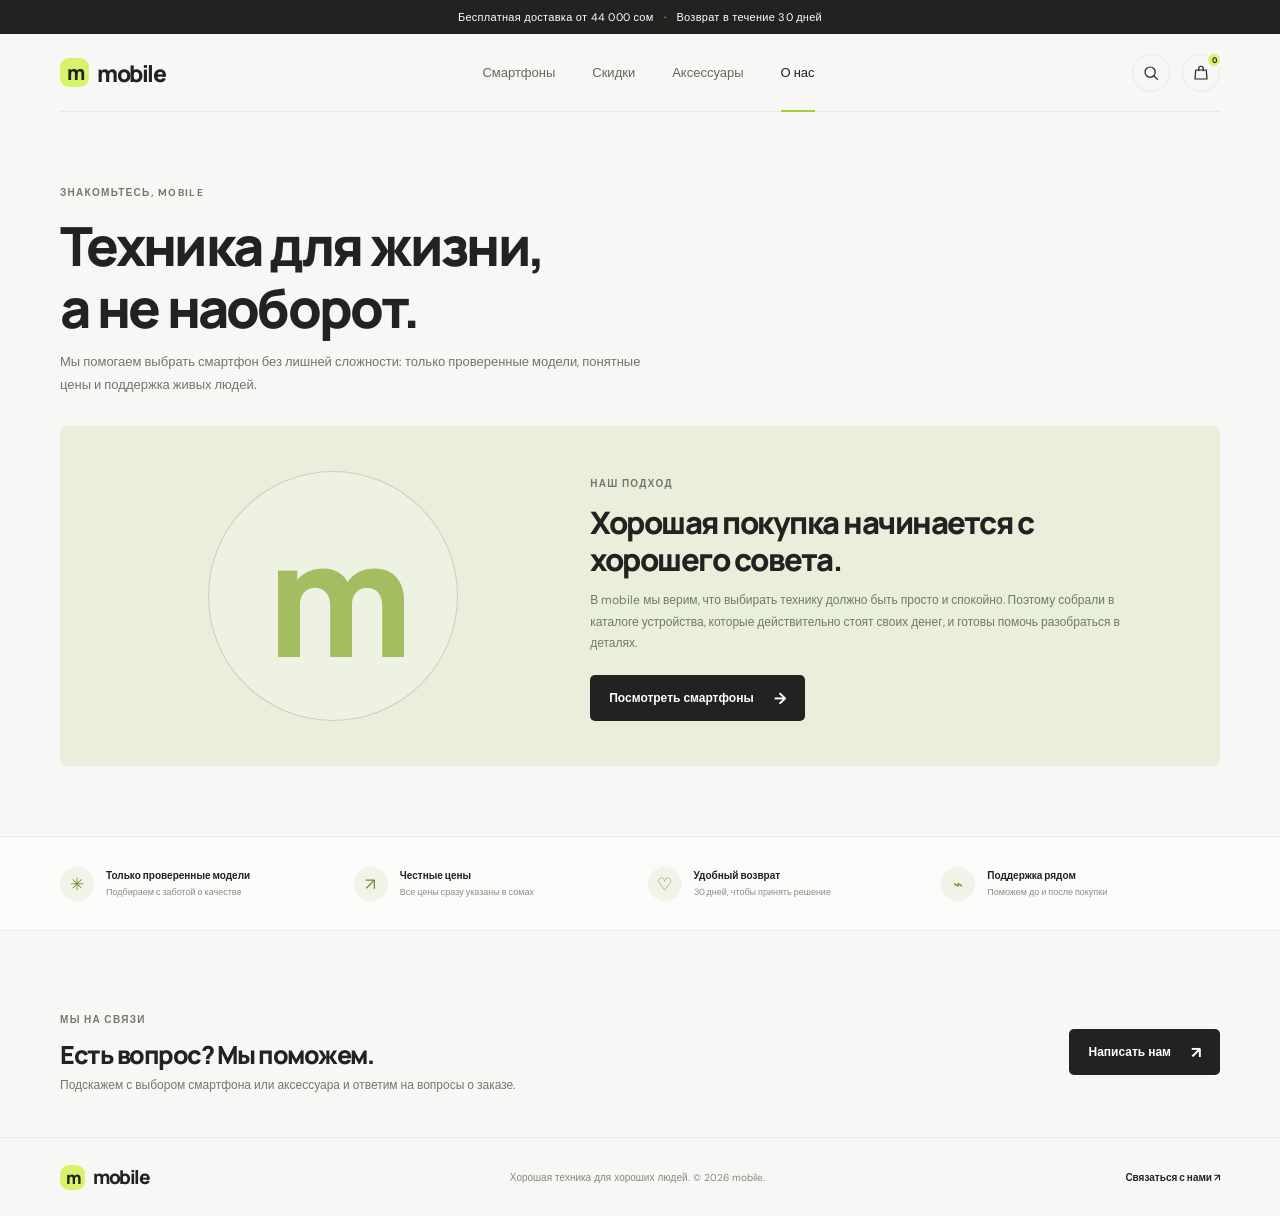
==== about.html @ 1607da58 "Add files via upload" ====
<!DOCTYPE html>
<html lang="ru">
<head>
    <meta charset="UTF-8">
    <meta name="viewport" content="width=device-width, initial-scale=1.0">
    <meta name="theme-color" content="#f7f8fa">
    <meta name="description" content="Узнайте больше о магазине mobile: честные цены, помощь с выбором и удобный сервис.">
    <title>О нас — mobile</title>
    <link rel="preconnect" href="https://fonts.googleapis.com">
    <link rel="preconnect" href="https://fonts.gstatic.com" crossorigin>
    <link href="https://fonts.googleapis.com/css2?family=DM+Sans:wght@400;500;600;700&family=Manrope:wght@500;600;700;800&display=swap" rel="stylesheet">
    <link rel="stylesheet" href="style.css">
</head>
<body>
    <header class="site-header">
        <div class="topbar"><p>Бесплатная доставка от 44 000 сом <span>·</span> Возврат в течение 30 дней</p></div>
        <div class="nav-wrap container">
            <a class="brand" href="index.html" aria-label="mobile — главная"><span class="brand-mark">m</span> mobile</a>
            <nav class="main-nav" aria-label="Главная навигация">
                <a href="smartphones.html">Смартфоны</a>
                <a href="deals.html">Скидки</a>
                <a href="accessories.html">Аксессуары</a>
                <a class="active" href="about.html">О нас</a>
            </nav>
            <div class="nav-actions">
                <button class="icon-button search-button" aria-label="Поиск"><svg viewBox="0 0 24 24" aria-hidden="true"><circle cx="10.8" cy="10.8" r="6.8"></circle><path d="m16 16 4.5 4.5"></path></svg></button>
                <button class="icon-button bag-button" aria-label="Корзина, товаров: 0"><svg viewBox="0 0 24 24" aria-hidden="true"><path d="M5 8h14l1 12H4L5 8Z"></path><path d="M9 9V6a3 3 0 0 1 6 0v3"></path></svg><span class="bag-count">0</span></button>
                <button class="menu-button" aria-label="Открыть меню" aria-expanded="false"><span></span><span></span></button>
            </div>
        </div>
    </header>
    <main>
        <section class="page-intro container">
            <span class="eyebrow">ЗНАКОМЬТЕСЬ, MOBILE</span>
            <h1>Техника для жизни,<br>а не наоборот.</h1>
            <p>Мы помогаем выбрать смартфон без лишней сложности: только проверенные модели, понятные цены и поддержка живых людей.</p>
        </section>
        <section class="about-panel container">
            <div class="about-mark" aria-hidden="true">m</div>
            <div class="about-copy">
                <span class="eyebrow">НАШ ПОДХОД</span>
                <h2>Хорошая покупка начинается с хорошего совета.</h2>
                <p>В mobile мы верим, что выбирать технику должно быть просто и спокойно. Поэтому собрали в каталоге устройства, которые действительно стоят своих денег, и готовы помочь разобраться в деталях.</p>
                <a class="button button-dark" href="smartphones.html">Посмотреть смартфоны <span aria-hidden="true">→</span></a>
            </div>
        </section>
        <section class="trust-strip about-benefits" aria-label="Наши принципы">
            <div class="container trust-items">
                <div><span class="trust-icon">✳</span><p><strong>Только проверенные модели</strong><small>Подбираем с заботой о качестве</small></p></div>
                <div><span class="trust-icon">↗</span><p><strong>Честные цены</strong><small>Все цены сразу указаны в сомах</small></p></div>
                <div><span class="trust-icon">♡</span><p><strong>Удобный возврат</strong><small>30 дней, чтобы принять решение</small></p></div>
                <div><span class="trust-icon">⌁</span><p><strong>Поддержка рядом</strong><small>Поможем до и после покупки</small></p></div>
            </div>
        </section>
        <section class="about-contact container">
            <div><span class="eyebrow">МЫ НА СВЯЗИ</span><h2>Есть вопрос? Мы поможем.</h2><p>Подскажем с выбором смартфона или аксессуара и ответим на вопросы о заказе.</p></div>
            <a class="button button-dark" href="mailto:hello@mobile.example">Написать нам <span aria-hidden="true">↗</span></a>
        </section>
    </main>
    <footer><div class="container footer-inner"><a class="brand" href="index.html"><span class="brand-mark">m</span> mobile</a><p>Хорошая техника для хороших людей. © 2026 mobile.</p><a href="mailto:hello@mobile.example">Связаться с нами ↗</a></div></footer>
    <script src="script.js" defer></script>
</body>
</html>
---- style.css ----
* {
    box-sizing: border-box;
}

.cart-overlay[hidden],
.cart-toast[hidden] {
    display: none;
}

.cart-overlay {
    position: fixed;
    z-index: 20;
    inset: 0;
    display: flex;
    justify-content: flex-end;
    background: rgba(25, 29, 24, .38);
}

.cart-panel {
    display: flex;
    width: min(440px, 100%);
    height: 100%;
    flex-direction: column;
    padding: 25px;
    background: #fff;
    box-shadow: -12px 0 40px rgba(27, 35, 25, .14);
}

.cart-header {
    display: flex;
    align-items: flex-start;
    justify-content: space-between;
    padding-bottom: 20px;
    border-bottom: 1px solid var(--line);
}

.cart-header h2 {
    margin: 0;
    font-family: var(--display);
    font-size: 23px;
    letter-spacing: -.8px;
}

.cart-header p {
    margin: 5px 0 0;
    color: var(--muted);
    font-size: 11px;
}

.cart-close,
.cart-remove,
.cart-quantity-button {
    display: grid;
    place-items: center;
    border: 1px solid var(--line);
    background: #fff;
    cursor: pointer;
}

.cart-close {
    width: 34px;
    height: 34px;
    border-radius: 50%;
    font-size: 21px;
}

.cart-items {
    flex: 1;
    overflow-y: auto;
}

.cart-empty {
    display: grid;
    min-height: 180px;
    place-content: center;
    gap: 8px;
    color: var(--muted);
    text-align: center;
}

.cart-empty strong {
    color: var(--ink);
    font-family: var(--display);
    font-size: 16px;
}

.cart-item {
    display: grid;
    grid-template-columns: minmax(0, 1fr) auto;
    gap: 12px;
    padding: 17px 0;
    border-bottom: 1px solid var(--line);
}

.cart-item h3 {
    margin: 0 0 6px;
    font-family: var(--display);
    font-size: 13px;
}

.cart-item-price {
    color: #777d72;
    font-size: 11px;
}

.cart-item-controls {
    display: flex;
    align-items: center;
    gap: 7px;
    margin-top: 11px;
}

.cart-quantity-button {
    width: 26px;
    height: 26px;
    border-radius: 50%;
}

.cart-quantity {
    min-width: 20px;
    text-align: center;
    font-size: 12px;
}

.cart-remove {
    width: 29px;
    height: 29px;
    align-self: center;
    border: 0;
    color: #8a8e87;
    font-size: 16px;
}

.cart-footer {
    padding-top: 18px;
    border-top: 1px solid var(--line);
}

.cart-total-row {
    display: flex;
    align-items: center;
    justify-content: space-between;
    margin-bottom: 8px;
    font-size: 13px;
}

.cart-total {
    font-family: var(--display);
    font-size: 19px;
    font-weight: 800;
}

.cart-note {
    margin: 0 0 15px;
    color: var(--muted);
    font-size: 10px;
}

.cart-clear,
.cart-continue {
    width: 100%;
    min-height: 42px;
    border-radius: 4px;
    font-size: 11px;
    font-weight: 700;
    cursor: pointer;
}

.cart-clear {
    border: 0;
    background: var(--ink);
    color: #fff;
}

.cart-continue {
    margin-top: 8px;
    border: 1px solid var(--line);
    background: #fff;
}

.cart-toast {
    position: fixed;
    z-index: 30;
    right: 24px;
    bottom: 24px;
    padding: 13px 18px;
    border-radius: 5px;
    background: var(--ink);
    box-shadow: 0 8px 25px rgba(20, 25, 19, .2);
    color: #fff;
    font-size: 12px;
}

body.cart-open {
    overflow: hidden;
}

@media (max-width: 600px) {
    .cart-panel {
        padding: 20px 18px;
    }

    .cart-toast {
        right: 18px;
        bottom: 18px;
        left: 18px;
        text-align: center;
    }
}

:root {
    --ink: #20231f;
    --muted: #777b75;
    --paper: #f7f8f6;
    --lime: #d7f36a;
    --line: #e8eae5;
    --display: "Manrope", sans-serif;
}

html {
    scroll-behavior: smooth;
}

body {
    margin: 0;
    background: var(--paper);
    color: var(--ink);
    font-family: "DM Sans", sans-serif;
    -webkit-font-smoothing: antialiased;
}

a {
    color: inherit;
    text-decoration: none;
}

button {
    color: inherit;
    font: inherit;
}

.container {
    width: min(1160px, calc(100% - 64px));
    margin: 0 auto;
}

.topbar {
    display: flex;
    min-height: 34px;
    align-items: center;
    justify-content: center;
    background: var(--ink);
    color: #fff;
    font-size: 11px;
    letter-spacing: .025em;
}

.topbar p {
    margin: 0;
}

.topbar span {
    padding: 0 7px;
    color: var(--lime);
}

.site-header {
    position: relative;
    z-index: 3;
    background: var(--paper);
}

.nav-wrap {
    display: flex;
    height: 78px;
    align-items: center;
    justify-content: space-between;
    border-bottom: 1px solid var(--line);
}

.brand {
    display: inline-flex;
    align-items: center;
    gap: 8px;
    font-family: var(--display);
    font-size: 23px;
    font-weight: 800;
    letter-spacing: -1.5px;
}

.brand-mark {
    display: grid;
    width: 29px;
    height: 29px;
    place-items: center;
    border-radius: 9px;
    background: var(--lime);
    font-size: 20px;
    letter-spacing: -2px;
}

.brand-period {
    margin-left: -8px;
    color: #9dc531;
}

.main-nav {
    display: flex;
    height: 100%;
    align-items: center;
    gap: 37px;
    color: #646860;
    font-size: 13px;
}

.main-nav a {
    position: relative;
    display: flex;
    height: 100%;
    align-items: center;
    transition: color .2s ease;
}

.main-nav a:hover,
.main-nav a.active {
    color: var(--ink);
}

.main-nav a.active::after {
    position: absolute;
    right: 0;
    bottom: -1px;
    left: 0;
    height: 2px;
    background: #a7cf37;
    content: "";
}

.nav-actions {
    display: flex;
    align-items: center;
    gap: 12px;
}

.icon-button,
.menu-button {
    position: relative;
    display: grid;
    width: 38px;
    height: 38px;
    place-items: center;
    border: 1px solid var(--line);
    border-radius: 50%;
    background: transparent;
    cursor: pointer;
}

.icon-button svg {
    width: 18px;
    fill: none;
    stroke: currentColor;
    stroke-linecap: round;
    stroke-linejoin: round;
    stroke-width: 1.6;
}

.bag-count {
    position: absolute;
    top: -3px;
    right: -3px;
    display: grid;
    width: 16px;
    height: 16px;
    place-items: center;
    border: 2px solid var(--paper);
    border-radius: 50%;
    background: var(--lime);
    font-size: 8px;
    font-weight: 700;
}

.menu-button {
    display: none;
    align-content: center;
    gap: 4px;
    padding: 10px;
}

.menu-button span {
    width: 15px;
    height: 1px;
    background: var(--ink);
}

.hero {
    display: grid;
    min-height: 482px;
    grid-template-columns: 1fr 1.02fr;
    align-items: center;
    gap: 46px;
    padding-top: 26px;
    padding-bottom: 38px;
}

.hero-copy {
    padding: 18px 0 12px 17px;
}

.eyebrow {
    display: inline-flex;
    align-items: center;
    gap: 8px;
    color: #74796f;
    font-size: 10px;
    font-weight: 700;
    letter-spacing: .13em;
}

.eyebrow-dot {
    width: 7px;
    height: 7px;
    border-radius: 50%;
    background: #a7cf37;
    box-shadow: 0 0 0 4px #ebf3d9;
}

h1,
h2,
h3,
p {
    margin-top: 0;
}

.hero h1 {
    margin: 22px 0 15px;
    font-family: var(--display);
    font-size: clamp(42px, 5vw, 61px);
    font-weight: 800;
    letter-spacing: -3.8px;
    line-height: 1.12;
}

.hero h1 span {
    color: #979d90;
}

.hero-copy > p {
    max-width: 410px;
    margin-bottom: 25px;
    color: #70756d;
    font-size: 14px;
    line-height: 1.8;
}

.hero-actions {
    display: flex;
    align-items: center;
    gap: 24px;
}

.button {
    display: inline-flex;
    min-height: 46px;
    align-items: center;
    justify-content: center;
    gap: 20px;
    padding: 0 19px;
    border-radius: 5px;
    font-size: 12px;
    font-weight: 700;
    transition: transform .2s ease, background .2s ease;
}

.button:hover {
    transform: translateY(-2px);
}

.button-dark {
    background: var(--ink);
    color: #fff;
}

.button-dark:hover {
    background: #383d35;
}

.button span,
.text-link span {
    font-size: 16px;
}

.text-link {
    display: inline-flex;
    align-items: center;
    gap: 9px;
    font-size: 12px;
    font-weight: 700;
}

.text-link:hover span {
    transform: translateX(3px);
}

.text-link span {
    transition: transform .2s ease;
}

.hero-note {
    display: flex;
    align-items: center;
    gap: 11px;
    margin-top: 40px;
}

.avatar-stack {
    display: flex;
    padding-left: 2px;
}

.avatar-stack span,
.avatar-stack b {
    display: grid;
    width: 25px;
    height: 25px;
    place-items: center;
    margin-left: -3px;
    border: 2px solid var(--paper);
    border-radius: 50%;
    background: #e9b99c;
    color: #634a3c;
    font-size: 9px;
}

.avatar-stack span:nth-child(2) {
    background: #d6d4bb;
    color: #565846;
}

.avatar-stack span:nth-child(3) {
    background: #b6c4ac;
    color: #394636;
}

.avatar-stack b {
    background: var(--lime);
    color: #455022;
    font-size: 12px;
}

.hero-note p {
    margin: 0;
    color: #777b75;
    font-size: 10px;
}

.hero-note strong {
    margin-right: 3px;
    color: var(--ink);
}

.hero-art {
    position: relative;
    display: flex;
    height: 390px;
    align-items: center;
    justify-content: center;
    overflow: hidden;
    border-radius: 6px;
    background: #e9ede4;
}

.hero-art::before {
    position: absolute;
    top: 17%;
    left: 19%;
    width: 62%;
    height: 66%;
    border: 1px solid rgba(47, 57, 34, .1);
    border-radius: 50%;
    content: "";
    transform: rotate(-24deg);
}

.hero-glow {
    position: absolute;
    width: 265px;
    height: 265px;
    border-radius: 50%;
    background: #d8e6bf;
    filter: blur(1px);
}

.hero-art img {
    position: relative;
    z-index: 1;
    width: 47%;
    height: 81%;
    border: 7px solid #252b2a;
    border-radius: 30px;
    background: #d8e4d3;
    box-shadow: 15px 20px 35px rgba(34, 43, 35, .22);
    object-fit: cover;
    object-position: center;
    transform: rotate(9deg);
}

.hero-label,
.hero-price {
    position: absolute;
    z-index: 2;
    display: flex;
    flex-direction: column;
    gap: 5px;
    padding: 13px 15px;
    border: 1px solid rgba(255,255,255,.75);
    border-radius: 5px;
    background: rgba(255,255,255,.78);
    box-shadow: 0 8px 25px rgba(45, 54, 41, .06);
    backdrop-filter: blur(10px);
}

.hero-label {
    top: 45px;
    left: 28px;
}

.hero-label span,
.hero-price span,
.hero-price small {
    color: #787d73;
    font-size: 9px;
}

.hero-label span {
    font-weight: 700;
    letter-spacing: .1em;
}

.hero-label strong {
    font-family: var(--display);
    font-size: 14px;
}

.hero-price {
    right: 26px;
    bottom: 29px;
}

.hero-price strong {
    font-family: var(--display);
    font-size: 22px;
}

.sparkle {
    position: absolute;
    z-index: 2;
    color: #a7c74d;
}

.sparkle-one {
    top: 67px;
    right: 67px;
    font-size: 25px;
}

.sparkle-two {
    bottom: 75px;
    left: 58px;
    font-size: 17px;
}

.trust-strip {
    border-top: 1px solid var(--line);
    border-bottom: 1px solid var(--line);
    background: #fbfcfa;
}

.trust-items {
    display: grid;
    min-height: 93px;
    grid-template-columns: repeat(4, 1fr);
    align-items: center;
    gap: 15px;
}

.trust-items > div {
    display: flex;
    align-items: center;
    gap: 12px;
}

.trust-icon {
    display: grid;
    width: 34px;
    height: 34px;
    flex: 0 0 34px;
    place-items: center;
    border-radius: 50%;
    background: #eff3e8;
    color: #778e36;
    font-size: 17px;
}

.trust-items p {
    display: flex;
    flex-direction: column;
    gap: 4px;
    margin: 0;
}

.trust-items strong {
    font-size: 10px;
    font-weight: 700;
}

.trust-items small {
    color: #898d86;
    font-size: 9px;
}

.products-section {
    padding-top: 77px;
    padding-bottom: 78px;
}

.section-heading {
    display: flex;
    align-items: end;
    justify-content: space-between;
    margin-bottom: 25px;
}

.section-heading h2,
.bottom-note h2 {
    margin: 8px 0 0;
    font-family: var(--display);
    font-size: 29px;
    font-weight: 800;
    letter-spacing: -1.3px;
}

.section-heading > .text-link {
    margin-bottom: 5px;
}

.category-tabs {
    display: flex;
    gap: 8px;
    margin-bottom: 21px;
    overflow-x: auto;
    scrollbar-width: none;
}

.category-tabs::-webkit-scrollbar {
    display: none;
}

.category-tabs a {
    flex: 0 0 auto;
    padding: 9px 14px;
    border: 1px solid var(--line);
    border-radius: 3px;
    color: #6f746b;
    font-size: 10px;
    transition: all .2s ease;
}

.category-tabs a:hover,
.category-tabs a.selected {
    border-color: var(--ink);
    background: var(--ink);
    color: #fff;
}

.product-grid {
    display: grid;
    grid-template-columns: repeat(4, minmax(0, 1fr));
    gap: 17px;
}

.product-card {
    min-width: 0;
    border: 1px solid #eceee9;
    border-radius: 5px;
    background: #fff;
    transition: transform .2s ease, box-shadow .2s ease;
}

.product-card:hover {
    transform: translateY(-4px);
    box-shadow: 0 12px 28px rgba(38, 45, 32, .08);
}

.product-image {
    position: relative;
    display: flex;
    height: 208px;
    align-items: center;
    justify-content: center;
    overflow: hidden;
    background: #f1f2ee;
}

.image-samsung {
    background: #edf0f2;
}

.image-pixel {
    background: #eeefe7;
}

.image-iphone-air {
    background: #f2eee9;
}

.product-image img {
    width: 100%;
    height: 100%;
    object-fit: cover;
    transition: transform .35s ease;
}

.product-card:hover .product-image img {
    transform: scale(1.04);
}

.product-badge {
    position: absolute;
    z-index: 1;
    top: 12px;
    left: 12px;
    padding: 6px 8px;
    border-radius: 2px;
    background: #252a22;
    color: #fff;
    font-size: 8px;
    font-weight: 700;
    letter-spacing: .08em;
}

.product-badge.badge-new {
    background: #dff3a4;
    color: #465426;
}

.product-badge.badge-sale {
    background: #f2d6c5;
    color: #70452d;
}

.product-info {
    padding: 15px 14px 13px;
}

.product-title,
.product-bottom {
    display: flex;
    align-items: center;
    justify-content: space-between;
    gap: 5px;
}

.product-title h3 {
    overflow: hidden;
    margin: 0;
    font-family: var(--display);
    font-size: 13px;
    font-weight: 700;
    letter-spacing: -.3px;
    text-overflow: ellipsis;
    white-space: nowrap;
}

.rating {
    flex: 0 0 auto;
    color: #6e7d3b;
    font-size: 9px;
}

.product-info > p {
    min-height: 15px;
    margin: 6px 0 13px;
    color: #83877f;
    font-size: 10px;
}

.product-bottom {
    padding-top: 10px;
    border-top: 1px solid #eff0ed;
}

.product-bottom strong {
    font-family: var(--display);
    font-size: 14px;
}

.product-bottom del {
    margin-left: 4px;
    color: #a5a89f;
    font-family: "DM Sans", sans-serif;
    font-size: 10px;
    font-weight: 400;
}

.product-bottom a,
.product-bottom .add-to-cart {
    display: grid;
    width: 27px;
    height: 27px;
    place-items: center;
    border: 1px solid var(--line);
    border-radius: 50%;
    background: transparent;
    font-size: 13px;
    cursor: pointer;
    transition: background .2s ease;
}

.product-bottom a:hover,
.product-bottom .add-to-cart:hover {
    background: var(--lime);
}

.product-bottom .add-to-cart {
    font-size: 0;
}

.product-bottom .add-to-cart::before {
    content: "+";
    font-size: 18px;
    line-height: 1;
}

.deal-banner {
    position: relative;
    display: flex;
    min-height: 280px;
    align-items: center;
    justify-content: space-between;
    overflow: hidden;
    padding: 38px 62px;
    border-radius: 6px;
    background: #e9efdb;
}

.deal-copy {
    position: relative;
    z-index: 1;
}

.deal-copy h2 {
    margin: 12px 0 9px;
    font-family: var(--display);
    font-size: 34px;
    font-weight: 800;
    letter-spacing: -1.8px;
    line-height: 1.16;
}

.deal-copy p {
    max-width: 330px;
    margin-bottom: 17px;
    color: #71796a;
    font-size: 11px;
    line-height: 1.7;
}

.button-light {
    min-height: 39px;
    background: #fff;
    font-size: 10px;
}

.deal-art {
    position: absolute;
    top: 0;
    right: 4%;
    width: 44%;
    height: 100%;
}

.trade-circle {
    position: absolute;
    top: 49px;
    right: 13%;
    display: flex;
    width: 130px;
    height: 130px;
    flex-direction: column;
    align-items: center;
    justify-content: center;
    border: 1px dashed rgba(57, 72, 39, .35);
    border-radius: 50%;
    color: #63734b;
    font-size: 10px;
    font-weight: 700;
    letter-spacing: .15em;
    line-height: 1.7;
    transform: rotate(12deg);
}

.trade-circle span {
    font-size: 20px;
    line-height: 1;
}

.deal-phone {
    position: absolute;
    top: 39px;
    right: 37%;
    width: 93px;
    height: 190px;
    border: 6px solid #343a31;
    border-radius: 21px;
    background: linear-gradient(145deg, #c4cfaa 0%, #e8edda 48%, #9dac7e 49%, #d2dbbf 100%);
    box-shadow: 14px 15px 26px rgba(43, 53, 35, .2);
    transform: rotate(-14deg);
}

.deal-phone::before {
    position: absolute;
    top: 6px;
    left: 50%;
    width: 24px;
    height: 5px;
    border-radius: 4px;
    background: #343a31;
    content: "";
    transform: translateX(-50%);
}

.deal-star {
    position: absolute;
    top: 49px;
    left: 5%;
    color: #a2bb5b;
    font-size: 24px;
}

.bottom-note {
    display: flex;
    min-height: 171px;
    align-items: center;
    gap: 18px;
    padding-top: 22px;
    padding-bottom: 22px;
}

.bottom-icon {
    display: grid;
    width: 49px;
    height: 49px;
    flex: 0 0 49px;
    place-items: center;
    border-radius: 50%;
    background: var(--lime);
    font-size: 23px;
}

.bottom-note h2 {
    margin: 0 0 6px;
    font-size: 20px;
    letter-spacing: -.8px;
}

.bottom-note p {
    margin: 0;
    color: #777d72;
    font-size: 11px;
}

.bottom-note > .text-link {
    margin-left: auto;
}

footer {
    border-top: 1px solid var(--line);
}

.footer-inner {
    display: flex;
    min-height: 78px;
    align-items: center;
    justify-content: space-between;
}

.footer-inner .brand {
    font-size: 19px;
}

.footer-inner .brand-mark {
    width: 25px;
    height: 25px;
    font-size: 17px;
}

.footer-inner p,
.footer-inner > a:last-child {
    margin: 0;
    color: #858980;
    font-size: 10px;
}

.footer-inner > a:last-child {
    color: var(--ink);
    font-weight: 600;
}

@media (min-width: 1400px) {
    .hero {
        min-height: 520px;
    }

    .hero-art {
        height: 420px;
    }
}

@media (max-width: 900px) {
    .container {
        width: min(100% - 44px, 700px);
    }

    .main-nav {
        gap: 21px;
    }

    .hero {
        min-height: 400px;
        grid-template-columns: 1fr .95fr;
        gap: 20px;
    }

    .hero-copy {
        padding-left: 0;
    }

    .hero h1 {
        font-size: 46px;
    }

    .hero-art {
        height: 320px;
    }

    .hero-label {
        top: 24px;
        left: 17px;
    }

    .hero-price {
        right: 14px;
        bottom: 17px;
    }

    .product-grid {
        grid-template-columns: repeat(2, minmax(0, 1fr));
        gap: 14px;
    }

    .product-image {
        height: 235px;
    }

    .trust-items {
        grid-template-columns: repeat(2, 1fr);
        padding-top: 16px;
        padding-bottom: 16px;
        row-gap: 17px;
    }

    .deal-banner {
        padding-left: 40px;
    }

    .deal-art {
        right: -4%;
        width: 49%;
    }
}

@media (max-width: 600px) {
    .container {
        width: calc(100% - 36px);
    }

    .topbar {
        min-height: 30px;
        font-size: 9px;
    }

    .nav-wrap {
        height: 65px;
    }

    .brand {
        font-size: 21px;
    }

    .main-nav {
        display: none;
    }

    .nav-actions {
        gap: 8px;
    }

    .icon-button,
    .menu-button {
        width: 35px;
        height: 35px;
    }

    .menu-button {
        display: grid;
    }

    .main-nav.is-open {
        position: absolute;
        top: 100%;
        right: 18px;
        left: 18px;
        display: flex;
        height: auto;
        flex-direction: column;
        align-items: stretch;
        gap: 0;
        padding: 7px 14px;
        border: 1px solid var(--line);
        border-radius: 5px;
        background: #fff;
        box-shadow: 0 12px 28px rgba(38, 45, 32, .1);
    }

    .main-nav.is-open a {
        min-height: 43px;
        border-bottom: 1px solid var(--line);
        font-size: 13px;
    }

    .main-nav.is-open a:last-child {
        border-bottom: 0;
    }

    .main-nav.is-open a.active::after {
        right: auto;
        bottom: 10px;
        width: 3px;
        height: 22px;
        border-radius: 2px;
    }

    .hero {
        min-height: auto;
        grid-template-columns: 1fr;
        gap: 25px;
        padding-top: 38px;
        padding-bottom: 28px;
    }

    .hero-copy {
        padding: 0;
    }

    .hero h1 {
        margin-top: 17px;
        font-size: clamp(42px, 12vw, 56px);
        letter-spacing: -3px;
    }

    .hero-copy > p {
        max-width: 360px;
        margin-bottom: 19px;
        font-size: 13px;
    }

    .hero-note {
        margin-top: 25px;
    }

    .hero-art {
        height: 295px;
    }

    .hero-art img {
        width: 42%;
        height: 78%;
    }

    .hero-glow {
        width: 210px;
        height: 210px;
    }

    .sparkle-one {
        top: 41px;
        right: 42px;
    }

    .trust-items {
        gap: 17px 9px;
    }

    .trust-items > div {
        gap: 8px;
    }

    .trust-icon {
        width: 30px;
        height: 30px;
        flex-basis: 30px;
        font-size: 15px;
    }

    .trust-items strong {
        font-size: 9px;
    }

    .trust-items small {
        font-size: 8px;
    }

    .products-section {
        padding-top: 54px;
        padding-bottom: 54px;
    }

    .section-heading {
        align-items: start;
        gap: 12px;
    }

    .section-heading h2 {
        font-size: 24px;
    }

    .section-heading > .text-link {
        margin-top: 22px;
        white-space: nowrap;
        font-size: 10px;
    }

    .category-tabs {
        margin-right: -18px;
        padding-right: 18px;
    }

    .product-grid {
        gap: 10px;
    }

    .product-image {
        height: clamp(140px, 45vw, 205px);
    }

    .product-info {
        padding: 12px 10px 10px;
    }

    .product-title h3 {
        font-size: 11px;
    }

    .rating {
        font-size: 8px;
    }

    .product-info > p {
        overflow: hidden;
        font-size: 9px;
        text-overflow: ellipsis;
        white-space: nowrap;
    }

    .product-bottom strong {
        font-size: 12px;
    }

    .product-bottom a {
        width: 24px;
        height: 24px;
    }

    .product-bottom .add-to-cart {
        width: 24px;
        height: 24px;
    }

    .product-bottom .add-to-cart::before {
        font-size: 16px;
    }

    .product-badge {
        top: 8px;
        left: 7px;
        padding: 5px 6px;
        font-size: 7px;
    }

    .deal-banner {
        min-height: 370px;
        align-items: flex-start;
        padding: 30px 24px;
    }

    .deal-copy h2 {
        font-size: 30px;
    }

    .deal-copy p {
        max-width: 280px;
    }

    .deal-art {
        top: auto;
        right: 0;
        bottom: 0;
        width: 100%;
        height: 190px;
    }

    .deal-phone {
        top: 15px;
        right: 38%;
        width: 76px;
        height: 153px;
    }

    .trade-circle {
        top: 20px;
        right: 12%;
        width: 105px;
        height: 105px;
        font-size: 8px;
    }

    .deal-star {
        top: 17px;
        left: 17%;
    }

    .bottom-note {
        min-height: 170px;
        flex-wrap: wrap;
        gap: 13px;
        padding-top: 30px;
        padding-bottom: 30px;
    }

    .bottom-icon {
        width: 40px;
        height: 40px;
        flex-basis: 40px;
        font-size: 19px;
    }

    .bottom-note > div {
        flex: 1;
    }

    .bottom-note h2 {
        font-size: 16px;
    }

    .bottom-note p {
        font-size: 10px;
        line-height: 1.6;
    }

    .bottom-note > .text-link {
        margin-left: 53px;
    }

    .footer-inner {
        min-height: 100px;
        flex-wrap: wrap;
        gap: 10px;
        padding-top: 17px;
        padding-bottom: 17px;
    }

    .footer-inner .brand {
        width: calc(50% - 5px);
    }

    .footer-inner > a:last-child {
        width: calc(50% - 5px);
        text-align: right;
    }

    .footer-inner p {
        order: 1;
        width: 100%;
    }
}

@media (prefers-reduced-motion: reduce) {
    *,
    *::before,
    *::after {
        scroll-behavior: auto !important;
        transition-duration: .01ms !important;
    }
}

.page-intro {
    padding-top: 68px;
    padding-bottom: 5px;
}

.page-intro h1 {
    max-width: 760px;
    margin: 14px 0 12px;
    font-family: var(--display);
    font-size: clamp(36px, 5vw, 54px);
    font-weight: 800;
    letter-spacing: -2.7px;
    line-height: 1.14;
}

.page-intro p {
    max-width: 600px;
    margin-bottom: 0;
    color: #70756d;
    font-size: 13px;
    line-height: 1.8;
}

.accessory-image {
    background: #edf1e8;
}

.accessory-charger {
    background: #edf0f2;
}

.accessory-audio {
    background: #f2eee9;
}

.accessory-cable {
    background: #eeefe7;
}

.accessory-glass {
    background: #eef0f2;
}

.accessory-powerbank {
    background: #f0eee7;
}

.accessory-stand {
    background: #e9eee2;
}

.accessory-holder {
    background: #f1eeea;
}

.accessory-visual {
    display: grid;
    width: 100px;
    height: 142px;
    place-items: center;
    border: 8px solid #718054;
    border-radius: 25px;
    background: rgba(255, 255, 255, .76);
    box-shadow: 12px 16px 25px rgba(45, 54, 41, .12);
    color: #73844d;
    font-size: 54px;
    font-weight: 500;
    transform: rotate(-8deg);
}

.accessory-charger .accessory-visual {
    width: 92px;
    height: 112px;
    border: 0;
    border-radius: 22px;
    background: #fff;
    color: #8ba94c;
    font-size: 48px;
}

.accessory-audio .accessory-visual {
    width: auto;
    height: auto;
    border: 0;
    background: transparent;
    box-shadow: none;
    font-size: 94px;
    transform: none;
}

.accessory-cable .accessory-visual {
    width: 130px;
    height: 130px;
    border: 7px solid #8a927e;
    border-radius: 50%;
    background: transparent;
    font-size: 60px;
    transform: rotate(-30deg);
}

.accessory-glass .accessory-visual {
    width: 102px;
    height: 144px;
    border: 3px solid rgba(104, 127, 149, .7);
    border-radius: 20px;
    background: rgba(255, 255, 255, .36);
    color: #8299aa;
    font-size: 54px;
    transform: rotate(7deg);
}

.accessory-powerbank .accessory-visual {
    width: 88px;
    height: 142px;
    border: 0;
    border-radius: 18px;
    background: #59614f;
    color: var(--lime);
    font-size: 46px;
    transform: rotate(6deg);
}

.accessory-stand .accessory-visual {
    width: 120px;
    height: 100px;
    border: 8px solid #87946d;
    border-radius: 50%;
    background: #fff;
    color: #87946d;
    font-size: 45px;
    transform: rotate(-10deg);
}

.accessory-holder .accessory-visual {
    width: 112px;
    height: 112px;
    border: 8px solid #4c5349;
    border-radius: 30px;
    background: #e4e6df;
    color: #4c5349;
    font-size: 48px;
    transform: rotate(5deg);
}

.about-panel {
    position: relative;
    display: grid;
    min-height: 325px;
    grid-template-columns: .85fr 1.15fr;
    align-items: center;
    gap: 48px;
    overflow: hidden;
    margin-top: 24px;
    margin-bottom: 70px;
    padding: 45px 64px;
    border-radius: 6px;
    background: #e9efdb;
}

.about-mark {
    display: grid;
    width: min(250px, 100%);
    aspect-ratio: 1;
    place-items: center;
    justify-self: center;
    border: 1px solid rgba(57, 72, 39, .2);
    border-radius: 50%;
    background: rgba(255, 255, 255, .22);
    color: #a3bd60;
    font-family: var(--display);
    font-size: 160px;
    font-weight: 800;
    letter-spacing: -14px;
}

.about-copy h2,
.about-contact h2 {
    margin: 12px 0;
    font-family: var(--display);
    font-size: 31px;
    font-weight: 800;
    letter-spacing: -1.5px;
    line-height: 1.2;
}

.about-copy p,
.about-contact p {
    margin-bottom: 20px;
    color: #71796a;
    font-size: 12px;
    line-height: 1.8;
}

.about-benefits {
    margin-bottom: 36px;
}

.about-contact {
    display: flex;
    min-height: 170px;
    align-items: center;
    justify-content: space-between;
    gap: 30px;
    padding-top: 25px;
    padding-bottom: 25px;
}

.about-contact h2 {
    margin-bottom: 5px;
    font-size: 25px;
}

.about-contact p {
    margin-bottom: 0;
}

@media (max-width: 600px) {
    .page-intro {
        padding-top: 44px;
    }

    .page-intro h1 {
        font-size: 38px;
        letter-spacing: -2px;
    }

    .about-panel {
        grid-template-columns: 1fr;
        gap: 24px;
        margin-top: 18px;
        margin-bottom: 45px;
        padding: 30px 24px;
    }

    .about-mark {
        width: 145px;
        font-size: 100px;
    }

    .about-copy h2 {
        font-size: 25px;
    }

    .about-contact {
        align-items: flex-start;
        flex-direction: column;
        gap: 16px;
        padding-top: 36px;
        padding-bottom: 36px;
    }
}
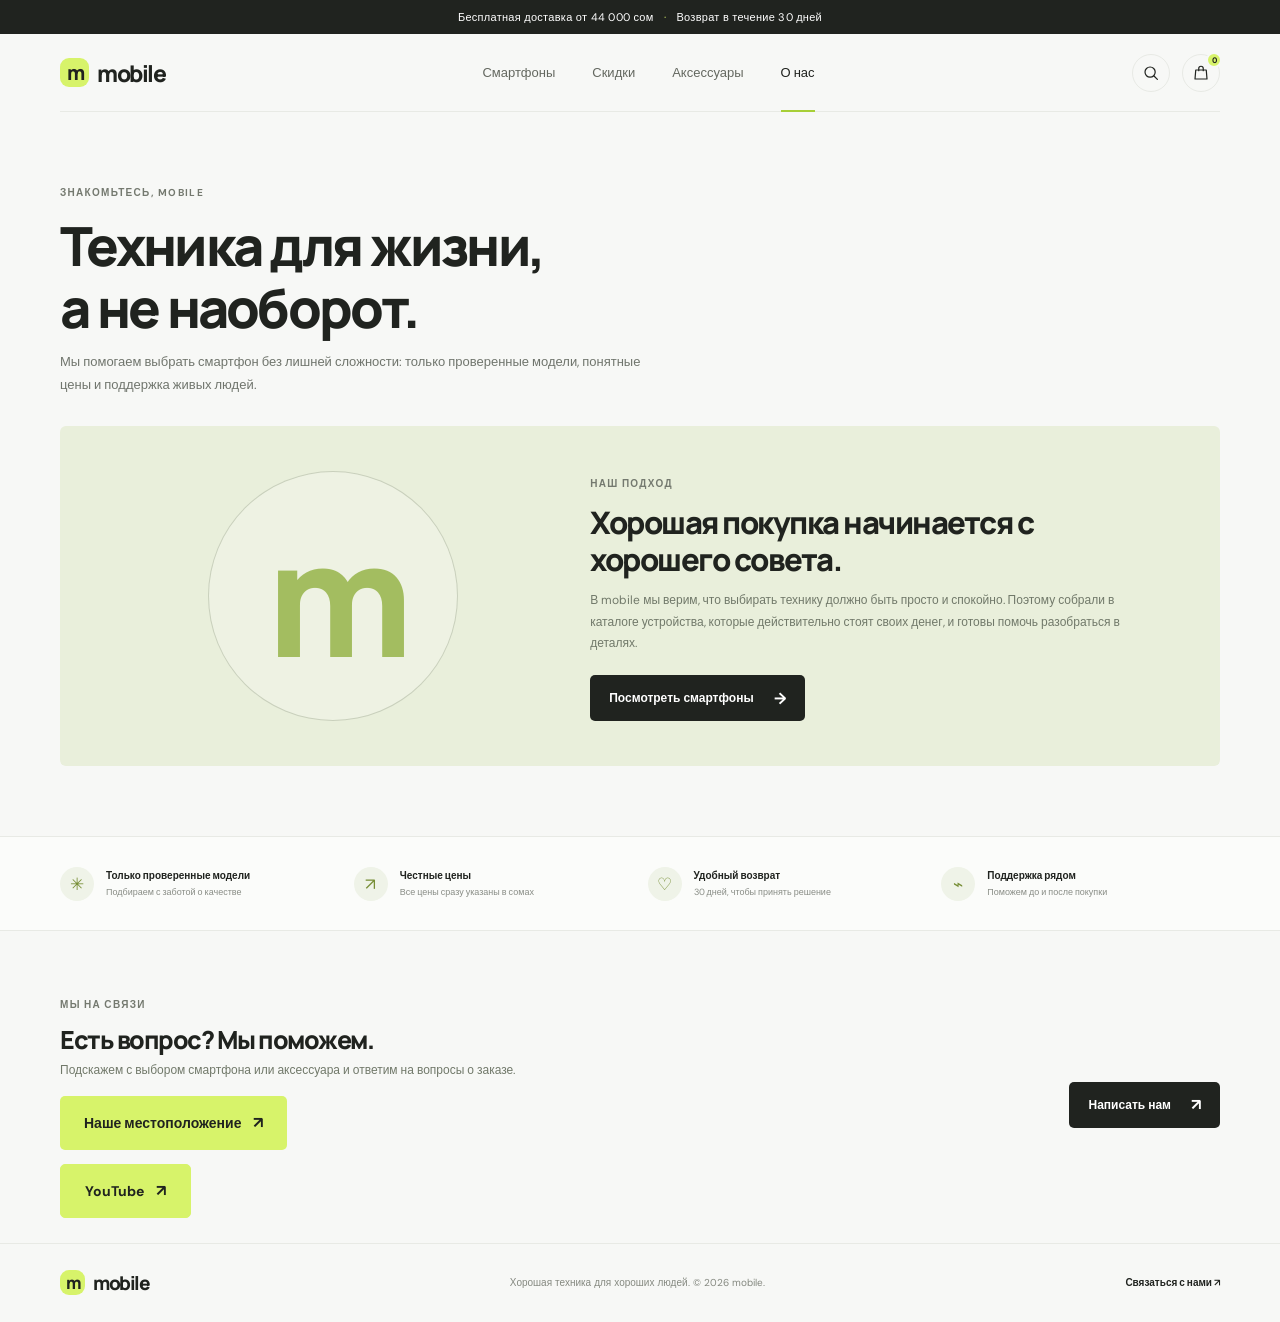
==== commit 8f10f43f: "Add files via upload" ====
--- a/about.html
+++ b/about.html
@@ -53,7 +53,7 @@
             </div>
         </section>
         <section class="about-contact container">
-            <div><span class="eyebrow">МЫ НА СВЯЗИ</span><h2>Есть вопрос? Мы поможем.</h2><p>Подскажем с выбором смартфона или аксессуара и ответим на вопросы о заказе.</p></div>
+            <div><span class="eyebrow">МЫ НА СВЯЗИ</span><h2>Есть вопрос? Мы поможем.</h2><p>Подскажем с выбором смартфона или аксессуара и ответим на вопросы о заказе.</p><a class="button button-dark location-link" href="https://maps.app.goo.gl/aehx6Tz84Y4CwXYD9" target="_blank" rel="noopener noreferrer">Наше местоположение <span aria-hidden="true">↗</span></a><a class="button social-link" href="http://www.youtube.com/@TomsJazzLounge" target="_blank" rel="noopener noreferrer">YouTube <span aria-hidden="true">↗</span></a></div>
             <a class="button button-dark" href="mailto:hello@mobile.example">Написать нам <span aria-hidden="true">↗</span></a>
         </section>
     </main>
--- a/style.css
+++ b/style.css
@@ -3,8 +3,109 @@
 }
 
 .cart-overlay[hidden],
+.search-overlay[hidden],
 .cart-toast[hidden] {
     display: none;
+}
+
+.search-overlay {
+    position: fixed;
+    z-index: 22;
+    inset: 0;
+    display: flex;
+    justify-content: center;
+    overflow-y: auto;
+    padding: 6vh 18px;
+    background: rgba(25, 29, 24, .48);
+}
+
+.search-panel {
+    width: min(660px, 100%);
+    max-height: 88vh;
+    overflow-y: auto;
+    padding: 24px;
+    border-radius: 6px;
+    background: #fff;
+    box-shadow: 0 18px 48px rgba(27, 35, 25, .2);
+}
+
+.search-header {
+    display: flex;
+    align-items: center;
+    justify-content: space-between;
+    margin-bottom: 20px;
+}
+
+.search-header h2 {
+    margin: 0;
+    font-family: var(--display);
+    font-size: 23px;
+}
+
+.search-label {
+    display: block;
+    margin-bottom: 7px;
+    color: var(--muted);
+    font-size: 11px;
+}
+
+.search-input {
+    width: 100%;
+    min-height: 46px;
+    padding: 0 13px;
+    border: 1px solid var(--line);
+    border-radius: 4px;
+    color: var(--ink);
+    font: inherit;
+}
+
+.search-input:focus {
+    border-color: var(--ink);
+    outline: 2px solid rgba(32, 35, 31, .12);
+}
+
+.search-status {
+    margin: 15px 0 8px;
+    color: var(--muted);
+    font-size: 11px;
+}
+
+.search-warning {
+    display: block;
+    margin-bottom: 9px;
+    color: #9b4c20;
+    font-size: 11px;
+}
+
+.search-result {
+    display: flex;
+    align-items: center;
+    justify-content: space-between;
+    gap: 16px;
+    padding: 13px 0;
+    border-top: 1px solid var(--line);
+}
+
+.search-result > span {
+    display: grid;
+    gap: 4px;
+}
+
+.search-result strong {
+    font-size: 12px;
+}
+
+.search-result small {
+    color: var(--muted);
+    font-size: 10px;
+}
+
+.search-result-price {
+    white-space: nowrap;
+}
+
+.search-result:hover > span > strong {
+    text-decoration: underline;
 }
 
 .cart-overlay {
@@ -195,8 +296,21 @@
     overflow: hidden;
 }
 
+body.search-open {
+    overflow: hidden;
+}
+
 @media (max-width: 600px) {
     .cart-panel {
+        padding: 20px 18px;
+    }
+
+    .search-overlay {
+        padding: 18px;
+    }
+
+    .search-panel {
+        max-height: 100%;
         padding: 20px 18px;
     }
 
@@ -1719,6 +1833,37 @@
     margin-bottom: 0;
 }
 
+.location-link,
+.social-link {
+    display: flex;
+    width: fit-content;
+    min-height: 54px;
+    justify-content: space-between;
+    gap: 12px;
+    margin-top: 14px;
+    padding: 0 24px;
+    font-size: 14px;
+}
+
+.location-link {
+    background: var(--lime);
+    color: var(--ink);
+}
+
+.location-link:hover {
+    background: #c7e652;
+}
+
+.social-link {
+    border: 1px solid var(--lime);
+    background: var(--lime);
+    color: var(--ink);
+}
+
+.social-link:hover {
+    background: #c7e652;
+}
+
 @media (max-width: 600px) {
     .page-intro {
         padding-top: 44px;
